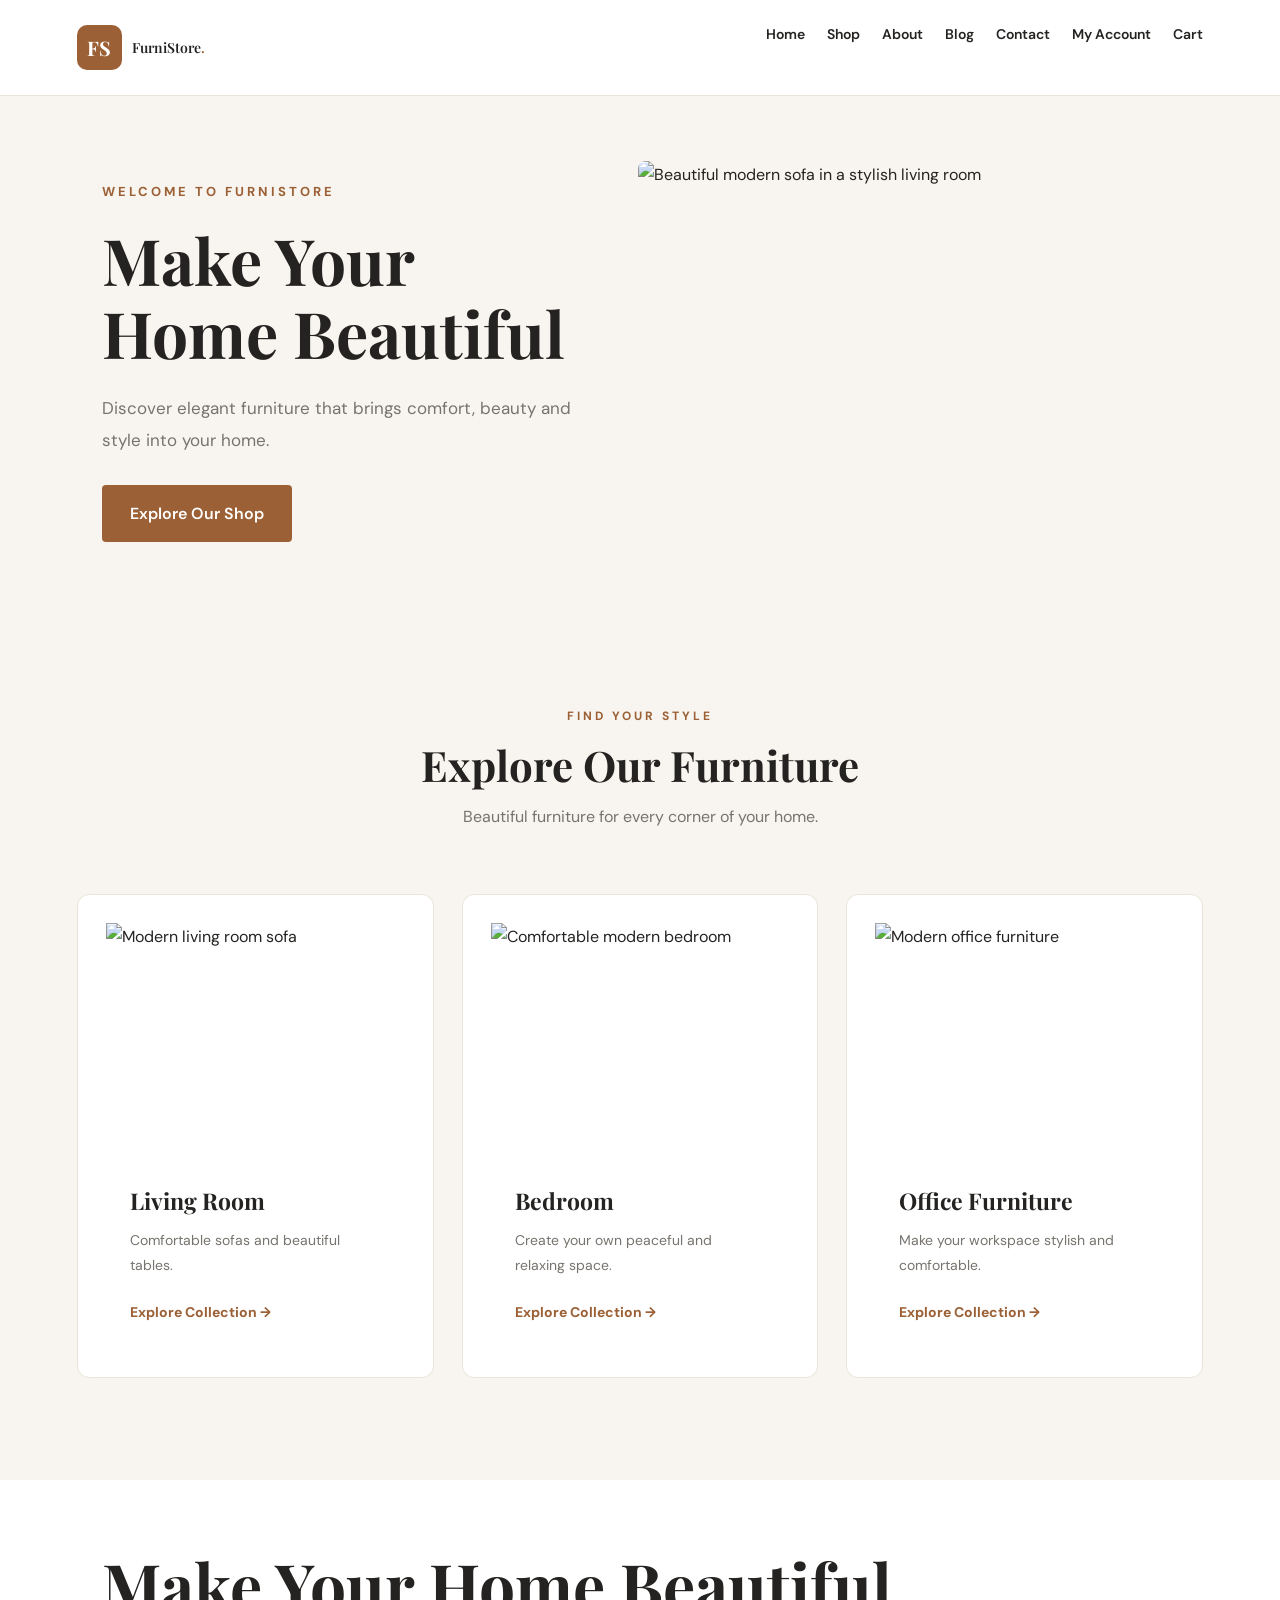
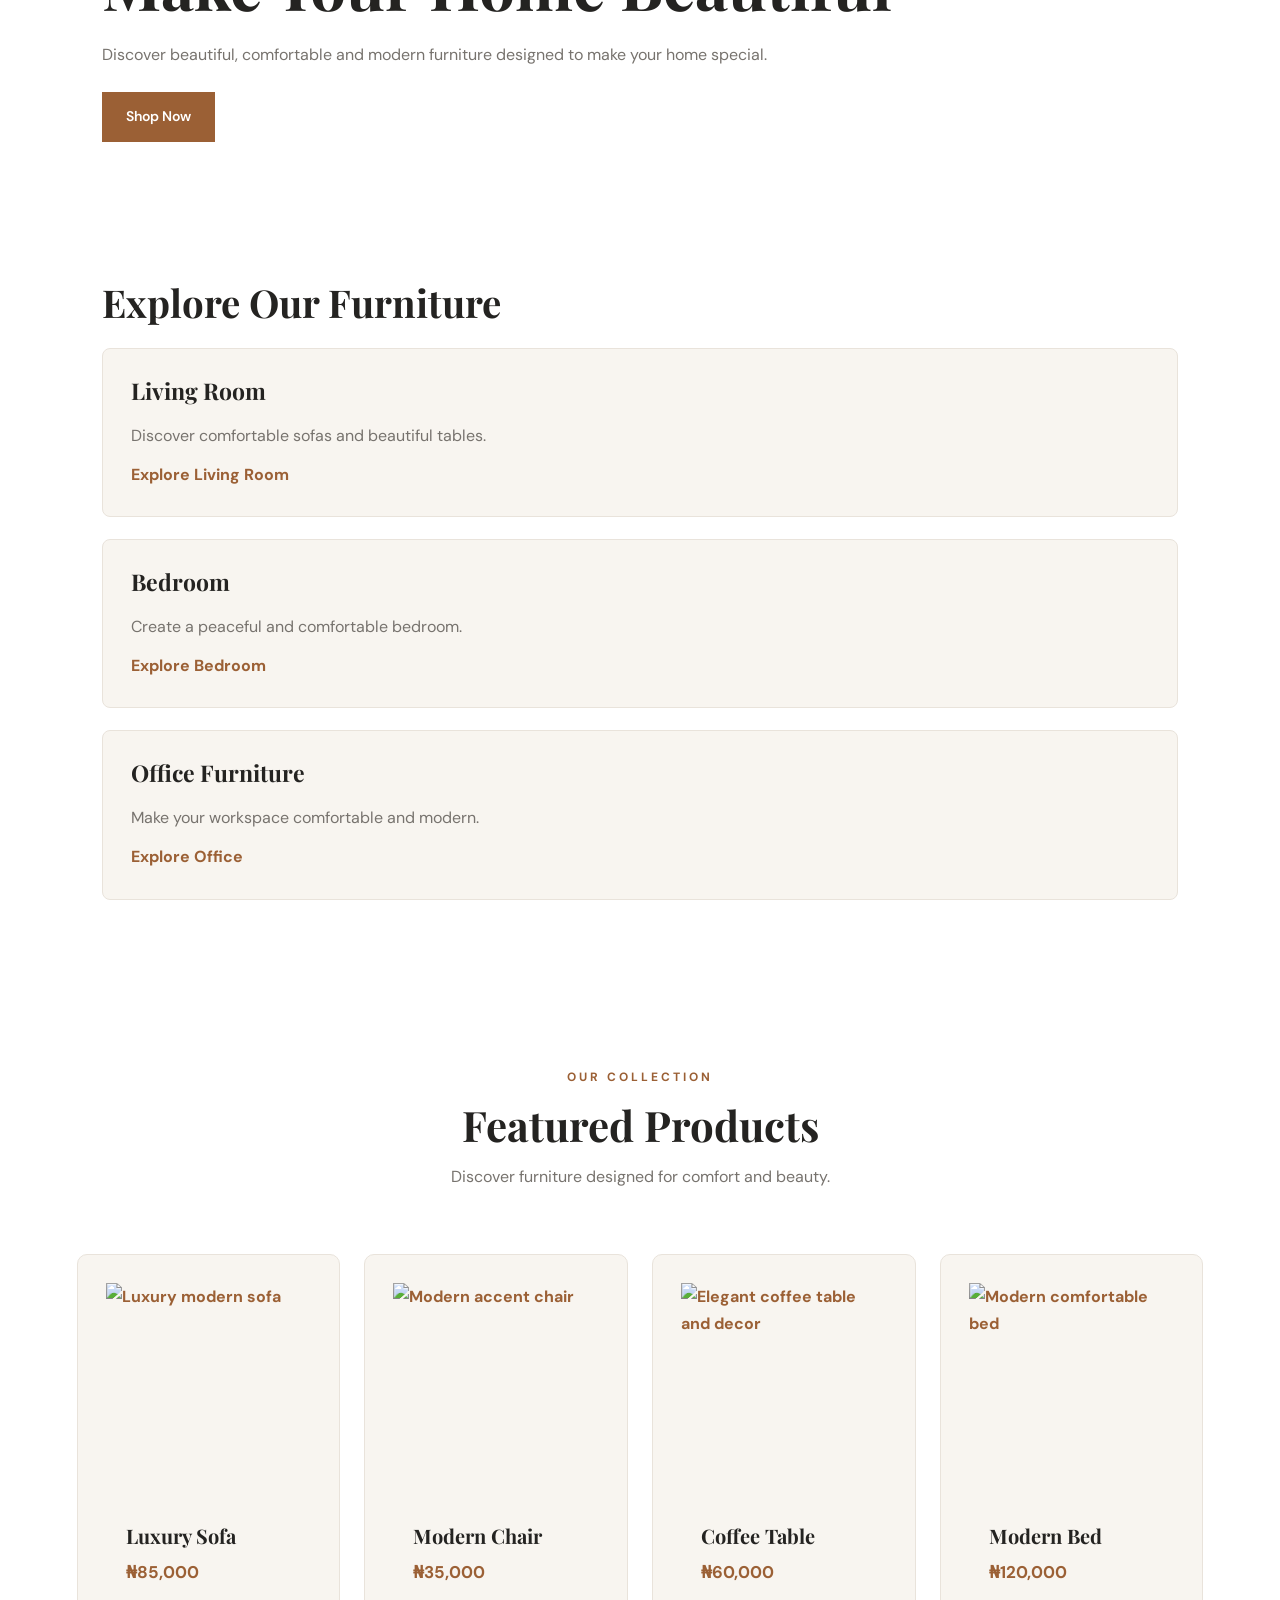
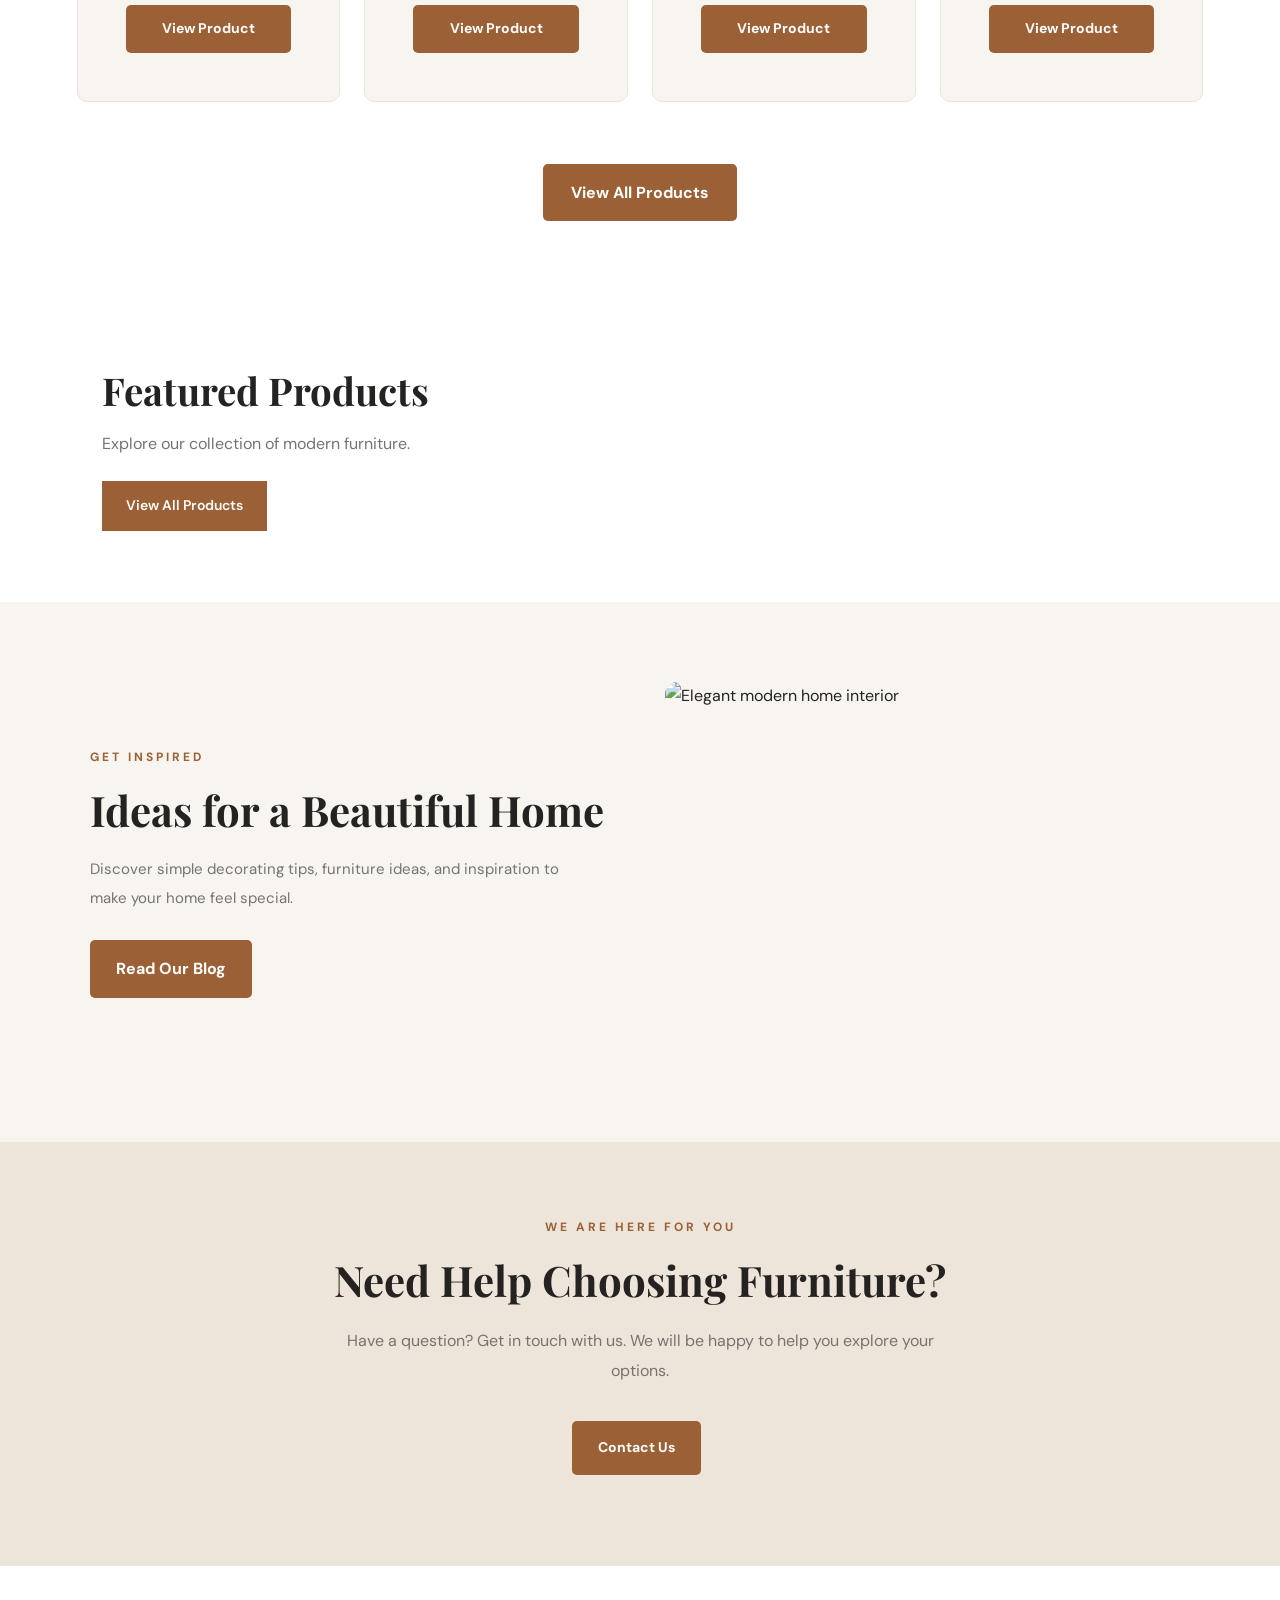
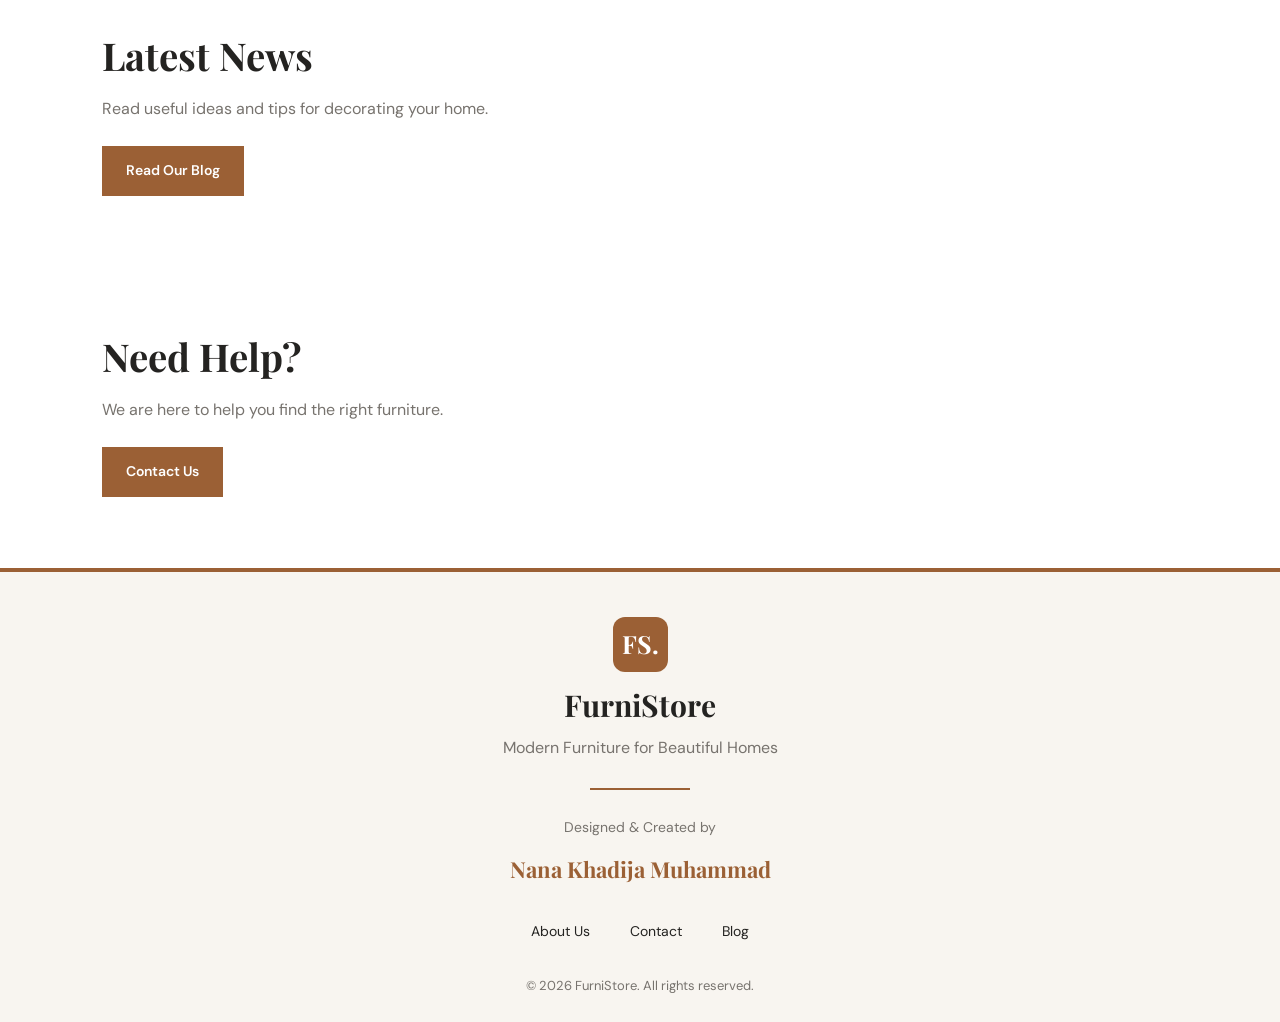
==== index.html @ ffd47881 "improve app" ====
<!DOCTYPE html>
<html lang="en">

<head>
    <meta charset="UTF-8">
    <meta name="viewport" content="width=device-width, initial-scale=1.0">
    <meta name="description" content="Discover beautiful modern furniture at FurniStore.">
    <link rel="stylesheet" href="./style.css">
    <title>FurniStore | Home</title>

</head>

<body>

    <header>
        <nav>

            <h2 class="brand-logo">
                <a href="index.html">
                    <span class="brand-mark">FS</span>
                    <span>FurniStore<span class="brand-dot">.</span></span>
                </a>
            </h2>

            <!-- <h2><a href="index.html">FurniStore.</a></h2> -->

            <ul>
                <li><a href="index.html">Home</a></li>
                <li><a href="shop.html">Shop</a></li>
                <li><a href="about.html">About</a></li>
                <li><a href="blog.html">Blog</a></li>
                <li><a href="contact.html">Contact</a></li>
                <li><a href="account.html">My Account</a></li>
                <li><a href="cart.html">Cart</a></li>
            </ul>
        </nav>
    </header>

    <main>

        <section class="hero">
            <div class="hero-content">
                <p class="hero-label">WELCOME TO FURNISTORE</p>

                <h1>Make Your Home Beautiful</h1>

                <p>
                    Discover elegant furniture that brings comfort,
                    beauty and style into your home.
                </p>

                <a href="shop.html" class="hero-button">Explore Our Shop</a>
            </div>

            <div class="hero-image">
                <img src="https://images.unsplash.com/photo-1555041469-a586c61ea9bc?auto=format&fit=crop&w=1200&q=85"
                    alt="Beautiful modern sofa in a stylish living room">
            </div>
        </section>


        <section class="home-categories">
            <div class="section-heading">
                <p class="hero-label">FIND YOUR STYLE</p>
                <h2>Explore Our Furniture</h2>
                <p>Beautiful furniture for every corner of your home.</p>
            </div>

            <div class="category-grid">

                <article class="category-card">
                    <img src="https://images.unsplash.com/photo-1555041469-a586c61ea9bc?auto=format&fit=crop&w=800&q=85"
                        alt="Modern living room sofa">
                    <div class="category-content">
                        <h3>Living Room</h3>
                        <p>Comfortable sofas and beautiful tables.</p>
                        <a href="shop.html">Explore Collection →</a>
                    </div>
                </article>

                <article class="category-card">
                    <img src="https://images.unsplash.com/photo-1505693416388-ac5ce068fe85?auto=format&fit=crop&w=800&q=85"
                        alt="Comfortable modern bedroom">
                    <div class="category-content">
                        <h3>Bedroom</h3>
                        <p>Create your own peaceful and relaxing space.</p>
                        <a href="shop.html">Explore Collection →</a>
                    </div>
                </article>

                <article class="category-card">
                    <img src="https://images.unsplash.com/photo-1497366754035-f200968a6e72?auto=format&fit=crop&w=800&q=85"
                        alt="Modern office furniture">
                    <div class="category-content">
                        <h3>Office Furniture</h3>
                        <p>Make your workspace stylish and comfortable.</p>
                        <a href="shop.html">Explore Collection →</a>
                    </div>
                </article>

            </div>
        </section>


        <section>
            <h1>Make Your Home Beautiful</h1>
            <p>
                Discover beautiful, comfortable and modern furniture
                designed to make your home special.
            </p>
            <a href="shop.html">Shop Now</a>
        </section>

        <section>
            <h2>Explore Our Furniture</h2>

            <article>
                <h3>Living Room</h3>
                <p>Discover comfortable sofas and beautiful tables.</p>
                <a href="shop.html">Explore Living Room</a>
            </article>

            <article>
                <h3>Bedroom</h3>
                <p>Create a peaceful and comfortable bedroom.</p>
                <a href="shop.html">Explore Bedroom</a>
            </article>

            <article>
                <h3>Office Furniture</h3>
                <p>Make your workspace comfortable and modern.</p>
                <a href="shop.html">Explore Office</a>
            </article>
        </section>


        <section class="featured-products">
            <div class="section-heading">
                <p class="hero-label">OUR COLLECTION</p>
                <h2>Featured Products</h2>
                <p>Discover furniture designed for comfort and beauty.</p>
            </div>

            <div class="featured-grid">

                <article class="featured-card">
                    <a href="product.html" class="featured-image">
                        <img src="https://images.unsplash.com/photo-1555041469-a586c61ea9bc?auto=format&fit=crop&w=800&q=85"
                            alt="Luxury modern sofa">
                    </a>
                    <div class="featured-info">
                        <h3>Luxury Sofa</h3>
                        <p class="featured-price">₦85,000</p>
                        <a href="product.html" class="featured-button">View Product</a>
                    </div>
                </article>

                <article class="featured-card">
                    <a href="product.html" class="featured-image">
                        <img src="https://images.unsplash.com/photo-1598300056393-4aac492f4344?auto=format&fit=crop&w=800&q=85"
                            alt="Modern accent chair">
                    </a>
                    <div class="featured-info">
                        <h3>Modern Chair</h3>
                        <p class="featured-price">₦35,000</p>
                        <a href="product.html" class="featured-button">View Product</a>
                    </div>
                </article>

                <article class="featured-card">
                    <a href="product.html" class="featured-image">
                        <img src="https://images.unsplash.com/photo-1618221195710-dd6b41faaea6?auto=format&fit=crop&w=800&q=85"
                            alt="Elegant coffee table and decor">
                    </a>
                    <div class="featured-info">
                        <h3>Coffee Table</h3>
                        <p class="featured-price">₦60,000</p>
                        <a href="product.html" class="featured-button">View Product</a>
                    </div>
                </article>

                <article class="featured-card">
                    <a href="product.html" class="featured-image">
                        <img src="https://images.unsplash.com/photo-1505693416388-ac5ce068fe85?auto=format&fit=crop&w=800&q=85"
                            alt="Modern comfortable bed">
                    </a>
                    <div class="featured-info">
                        <h3>Modern Bed</h3>
                        <p class="featured-price">₦120,000</p>
                        <a href="product.html" class="featured-button">View Product</a>
                    </div>
                </article>

            </div>

            <div class="featured-action">
                <a href="shop.html" class="hero-button">View All Products</a>
            </div>
        </section>


        <section>
            <h2>Featured Products</h2>
            <p>Explore our collection of modern furniture.</p>
            <a href="shop.html">View All Products</a>
        </section>


        <section class="home-blog">
            <div class="home-blog-content">
                <p class="hero-label">GET INSPIRED</p>
                <h2>Ideas for a Beautiful Home</h2>
                <p>
                    Discover simple decorating tips, furniture ideas,
                    and inspiration to make your home feel special.
                </p>
                <a href="blog.html" class="hero-button">Read Our Blog</a>
            </div>

            <div class="home-blog-image">
                <img src="https://images.unsplash.com/photo-1616486338812-3dadae4b4ace?auto=format&fit=crop&w=1000&q=85"
                    alt="Elegant modern home interior">
            </div>
        </section>

        <section class="home-help">
            <p class="hero-label">WE ARE HERE FOR YOU</p>
            <h2>Need Help Choosing Furniture?</h2>
            <p>
                Have a question? Get in touch with us.
                We will be happy to help you explore your options.
            </p>
            <a href="contact.html" class="hero-button">Contact Us</a>
        </section>

        <section>
            <h2>Latest News</h2>
            <p>Read useful ideas and tips for decorating your home.</p>
            <a href="blog.html">Read Our Blog</a>
        </section>

        <section>
            <h2>Need Help?</h2>
            <p>We are here to help you find the right furniture.</p>
            <a href="contact.html">Contact Us</a>
        </section>
    </main>





    <footer class="furni-footer">
        <div class="footer-logo">FS.</div>

        <h2>FurniStore</h2>

        <p class="footer-tagline">
            Modern Furniture for Beautiful Homes
        </p>

        <div class="footer-line"></div>

        <p class="footer-credit-label">
            Designed &amp; Created by
        </p>

        <p class="footer-creator">
            Nana Khadija Muhammad
        </p>

        <div class="footer-links">
            <a href="about.html">About Us</a>
            <a href="contact.html">Contact</a>
            <a href="blog.html">Blog</a>
        </div>

        <p class="footer-copyright">
            &copy; 2026 FurniStore. All rights reserved.
        </p>
    </footer>

    <!--         
        <p>&copy; 2026 FurniStore. All rights reserved.</p>

        <p class="creator-credit">
            Designed &amp; Created by
            <strong>Nana Khadija Muhammad</strong>
        </p>

        <a href="about.html">About Us</a>
        <a href="contact.html">Contact</a>
        <a href="blog.html">Blog</a> -->



    <!-- <footer>
        <p>&copy; 2026 FurniStore. All rights reserved.</p>
        <a href="about.html">About Us</a>
        <a href="contact.html">Contact</a>
        <a href="blog.html">Blog</a>
    </footer>  -->

</body>

</html>
---- style.css ----
/* =========================
   FURNISTORE - MAIN STYLES
========================= */

@import url('https://fonts.googleapis.com/css2?family=DM+Sans:wght@400;500;600;700&family=Playfair+Display:wght@500;600;700&display=swap');

:root {
    --brown: #9b6035;
    --dark: #242321;
    --cream: #f8f5f0;
    --white: #ffffff;
    --muted: #77736e;
    --border: #e9e3db;
}

* {
    margin: 0;
    padding: 0;
    box-sizing: border-box;
}

html {
    scroll-behavior: smooth;
}

body {
    font-family: 'DM Sans', sans-serif;
    background: var(--white);
    color: var(--dark);
    line-height: 1.7;
}

a {
    color: inherit;
    text-decoration: none;
}

img {
    max-width: 100%;
    display: block;
}

h1, h2, h3 {
    font-family: 'Playfair Display', serif;
    line-height: 1.25;
    margin-bottom: 16px;
}

h1 {
    font-size: clamp(36px, 5vw, 64px);
}

h2 {
    font-size: clamp(27px, 3vw, 40px);
}

h3 {
    font-size: 23px;
}

p {
    color: var(--muted);
    margin-bottom: 18px;
}

section {
    padding: 65px 8%;
}

header {
    background: var(--white);
    border-bottom: 1px solid var(--border);
    padding: 20px 6%;
}

nav {
    display: flex;
    align-items: center;
    justify-content: space-between;
    flex-wrap: wrap;
    gap: 18px;
}

nav h2 {
    font-size: 28px;
    margin: 0;
}

nav h2 a {
    color: var(--brown);
}

nav a {
    font-size: 14px;
    font-weight: 600;
    transition: color 0.3s ease;
}

nav a:hover {
    color: var(--brown);
}

nav ul {
    display: flex;
    flex-wrap: wrap;
    gap: 22px;
    list-style: none;
}

main > section:first-child {
    background: var(--cream);
}

main > section:first-child p {
    max-width: 650px;
}

button,
.button,
main section > a {
    display: inline-block;
    background: var(--brown);
    color: var(--white);
    border: none;
    padding: 13px 24px;
    margin: 6px 8px 6px 0;
    font-family: inherit;
    font-size: 14px;
    font-weight: 600;
    cursor: pointer;
    transition: background 0.3s ease;
}

button:hover,
.button:hover,
main section > a:hover {
    background: var(--dark);
}

article {
    background: var(--cream);
    border: 1px solid var(--border);
    padding: 28px;
    margin: 22px 0;
    border-radius: 8px;
}

article p {
    margin-bottom: 12px;
}

article a {
    color: var(--brown);
    font-weight: 700;
}

article a:hover {
    text-decoration: underline;
}

ul {
    padding-left: 24px;
    margin-bottom: 20px;
}

li {
    margin-bottom: 8px;
}

form {
    max-width: 650px;
    margin-top: 25px;
}

label {
    display: inline-block;
    margin-bottom: 7px;
    font-weight: 600;
}

input,
textarea,
select {
    width: 100%;
    padding: 14px;
    border: 1px solid var(--border);
    border-radius: 5px;
    background: var(--white);
    color: var(--dark);
    font-family: inherit;
    font-size: 15px;
}

input:focus,
textarea:focus,
select:focus {
    outline: 2px solid var(--brown);
    outline-offset: 1px;
}

textarea {
    resize: vertical;
}

form button {
    margin-top: 15px;
}

footer {
    background: var(--dark);
    color: var(--white);
    padding: 35px 8%;
    display: flex;
    flex-wrap: wrap;
    align-items: center;
    gap: 20px;
}

footer p {
    color: #e1ddd7;
    margin: 0;
}

footer a {
    font-size: 14px;
}

footer a:hover {
    color: #d5a77e;
}

/* Responsive design */

@media (max-width: 768px) {
    header {
        padding: 18px 5%;
    }

    nav {
        align-items: flex-start;
        flex-direction: column;
    }

    nav ul {
        gap: 12px;
    }

    section {
        padding: 45px 6%;
    }

    article {
        padding: 22px;
    }

    footer {
        padding: 30px 6%;
    }
}

/* HOME PAGE HERO */

.hero {
    display: grid;
    grid-template-columns: 1fr 1.1fr;
    align-items: center;
    gap: 45px;
    padding: 65px 8%;
    background: #f8f5f0;
    min-height: 520px;
}

.hero-content {
    max-width: 520px;
}

.hero-label {
    color: #9b6035;
    font-size: 13px;
    font-weight: 700;
    letter-spacing: 3px;
    margin-bottom: 20px;
}

.hero-content h1 {
    font-size: clamp(38px, 5vw, 65px);
    line-height: 1.15;
    margin-bottom: 22px;
}

.hero-content > p:not(.hero-label) {
    font-size: 17px;
    line-height: 1.9;
    margin-bottom: 28px;
}

.hero-button {
    display: inline-block;
    background: #9b6035;
    color: white;
    padding: 15px 28px;
    border-radius: 4px;
    font-weight: 600;
    transition: 0.3s;
}

.hero-button:hover {
    background: #242321;
}

.hero-image img {
    width: 100%;
    height: 400px;
    object-fit: cover;
    border-radius: 8px;
}

@media (max-width: 768px) {
    .hero {
        grid-template-columns: 1fr;
        gap: 30px;
        padding: 45px 6%;
    }

    .hero-image img {
        height: 280px;
    }
}

/* SHOP PAGE */

.shop-heading {
    text-align: center;
    background: #f8f5f0;
    padding: 65px 8%;
}

.shop-heading h1 {
    margin-bottom: 15px;
}

.shop-heading > p:last-child {
    max-width: 600px;
    margin: 0 auto;
}

.product-section {
    padding: 60px 8%;
}

.product-section > h2 {
    margin-bottom: 30px;
}

.product-grid {
    display: grid;
    grid-template-columns: repeat(4, minmax(0, 1fr));
    gap: 24px;
}

.product-card {
    padding: 0;
    margin: 0;
    overflow: hidden;
    background: #fff;
    border: 1px solid #e9e3db;
    border-radius: 8px;
    transition: transform 0.3s, box-shadow 0.3s;
}

.product-card:hover {
    transform: translateY(-5px);
    box-shadow: 0 12px 28px rgba(36, 35, 33, 0.1);
}

.product-card img {
    width: 100%;
    height: 230px;
    object-fit: cover;
}

.product-info {
    padding: 20px;
}

.product-category {
    color: #9b6035;
    font-size: 12px;
    text-transform: uppercase;
    letter-spacing: 1px;
    margin-bottom: 8px;
}

.product-info h3 {
    font-size: 21px;
    margin-bottom: 10px;
}

.product-price {
    color: #242321;
    font-weight: 700;
    font-size: 18px;
    margin-bottom: 18px;
}

.product-button {
    display: inline-block;
    padding: 10px 15px;
    background: #9b6035;
    color: white;
    border-radius: 4px;
    font-size: 13px;
    font-weight: 600;
}

.product-button:hover {
    background: #242321;
}

@media (max-width: 1000px) {
    .product-grid {
        grid-template-columns: repeat(2, minmax(0, 1fr));
    }
}

@media (max-width: 520px) {
    .product-grid {
        grid-template-columns: 1fr;
    }

    .product-card img {
        height: 260px;
    }

    .product-section {
        padding: 40px 6%;
    }
}


/* PRODUCT DETAILS PAGE */

.product-detail {
    display: grid;
    grid-template-columns: 1fr 1fr;
    gap: 50px;
    align-items: center;
    padding: 70px 8%;
    background: #ffffff;
}

.product-detail-image img {
    width: 100%;
    height: 480px;
    object-fit: cover;
    border-radius: 10px;
}

.product-detail-info {
    max-width: 550px;
}

.product-detail-info h1 {
    font-size: clamp(35px, 4vw, 50px);
    margin-bottom: 15px;
    color: #242321;
}

.detail-price {
    color: #9b6035;
    font-size: 28px;
    font-weight: 700;
    margin-bottom: 25px;
}

.detail-description {
    color: #77736e;
    font-size: 16px;
    line-height: 1.9;
    margin-bottom: 25px;
}

.product-detail-info > p:not(.hero-label):not(.detail-price):not(.detail-description) {
    margin-bottom: 15px;
}

.back-to-shop {
    display: inline-block;
    margin: 15px 0 0 12px;
    color: #9b6035;
    font-weight: 600;
}

.back-to-shop:hover {
    color: #242321;
}

@media (max-width: 768px) {
    .product-detail {
        grid-template-columns: 1fr;
        gap: 30px;
        padding: 40px 6%;
    }

    .product-detail-image img {
        height: 300px;
    }

    .product-detail-info {
        max-width: 100%;
    }

    .back-to-shop {
        margin-left: 0;
        display: block;
    }
}


/* FIX PRODUCT PAGE STYLE */

.product-detail {
    display: grid;
    grid-template-columns: 1fr 1fr;
    gap: 50px;
    align-items: center;
    max-width: 1200px;
    margin: 40px auto;
    padding: 50px 30px;
    background: #f8f5f0;
    border-radius: 12px;
}

.product-detail-image img {
    display: block;
    width: 100%;
    height: 450px;
    object-fit: cover;
    border-radius: 12px;
}

.product-detail-info {
    padding: 15px;
}

.product-detail-info .hero-label {
    color: #9b6035;
    font-size: 13px;
    font-weight: bold;
    letter-spacing: 3px;
    margin-bottom: 18px;
}

.product-detail-info h1 {
    font-family: "Playfair Display", Georgia, serif;
    font-size: 46px;
    line-height: 1.2;
    color: #242321;
    margin-bottom: 18px;
}

.product-detail-info .detail-price {
    color: #9b6035;
    font-size: 30px;
    font-weight: bold;
    margin-bottom: 22px;
}

.product-detail-info .detail-description {
    color: #77736e;
    font-size: 16px;
    line-height: 1.9;
    margin-bottom: 25px;
}

.product-detail-info > p:not(.hero-label):not(.detail-price):not(.detail-description) {
    color: #44413d;
    font-size: 15px;
    margin-bottom: 15px;
}

.product-detail-info .hero-button {
    display: inline-block;
    margin-top: 20px;
    margin-right: 10px;
    padding: 14px 24px;
    background: #9b6035;
    color: #ffffff;
    text-decoration: none;
    border-radius: 5px;
    font-weight: bold;
}

.product-detail-info .hero-button:hover {
    background: #242321;
}

.product-detail-info .back-to-shop {
    display: inline-block;
    margin-top: 20px;
    padding: 14px 18px;
    color: #9b6035;
    text-decoration: none;
    border: 1px solid #9b6035;
    border-radius: 5px;
    font-weight: bold;
}

.product-detail-info .back-to-shop:hover {
    background: #9b6035;
    color: #ffffff;
}

@media (max-width: 768px) {
    .product-detail {
        grid-template-columns: 1fr;
        gap: 25px;
        margin: 20px 12px;
        padding: 20px;
    }

    .product-detail-image img {
        height: 300px;
    }

    .product-detail-info h1 {
        font-size: 35px;
    }

    .product-detail-info {
        padding: 5px;
    }

    .product-detail-info .hero-button,
    .product-detail-info .back-to-shop {
        margin: 10px 5px 0 0;
    }
}


/* SHOPPING CART PAGE */

.cart-page {
    background: #fcfaf7;
    padding-bottom: 70px;
    min-height: 65vh;
}

.cart-heading {
    text-align: center;
    padding: 65px 20px;
    background: #f3ede5;
}

.cart-heading .hero-label {
    color: #9b6035;
    font-size: 12px;
    font-weight: 700;
    letter-spacing: 3px;
    margin-bottom: 15px;
}

.cart-heading h1 {
    font-family: "Playfair Display", Georgia, serif;
    font-size: clamp(36px, 5vw, 52px);
    color: #242321;
    margin-bottom: 15px;
}

.cart-heading > p:last-child {
    color: #77736e;
    line-height: 1.8;
}

.cart-content {
    display: grid;
    grid-template-columns: 1.5fr 1fr;
    gap: 30px;
    max-width: 1100px;
    margin: 50px auto 0;
    padding: 0 25px;
    align-items: start;
}

.cart-empty {
    text-align: center;
    background: #ffffff;
    border: 1px solid #e9e3db;
    border-radius: 10px;
    padding: 50px 25px;
}

.cart-icon {
    font-size: 55px;
    margin-bottom: 20px;
}

.cart-empty h2 {
    font-family: "Playfair Display", Georgia, serif;
    font-size: 28px;
    color: #242321;
    margin-bottom: 15px;
}

.cart-empty p {
    color: #77736e;
    line-height: 1.8;
    margin-bottom: 25px;
}

.cart-empty .hero-button {
    display: inline-block;
    padding: 14px 25px;
    background: #9b6035;
    color: #ffffff;
    text-decoration: none;
    border-radius: 4px;
    font-weight: 600;
    transition: 0.3s;
}

.cart-empty .hero-button:hover {
    background: #242321;
}

.cart-summary {
    background: #ffffff;
    border: 1px solid #e9e3db;
    border-radius: 10px;
    padding: 30px;
}

.cart-summary h2 {
    font-family: "Playfair Display", Georgia, serif;
    font-size: 25px;
    color: #242321;
    margin-bottom: 25px;
}

.summary-row,
.summary-total {
    display: flex;
    justify-content: space-between;
    align-items: center;
    gap: 15px;
    padding: 15px 0;
    color: #77736e;
    border-bottom: 1px solid #eee8e0;
}

.summary-total {
    color: #242321;
    font-size: 18px;
    font-weight: 700;
    border-bottom: none;
    margin-bottom: 20px;
}

.checkout-button {
    display: block;
    text-align: center;
    padding: 15px 12px;
    background: #9b6035;
    color: #ffffff;
    text-decoration: none;
    border-radius: 4px;
    font-weight: 700;
    transition: 0.3s;
}

.checkout-button:hover {
    background: #242321;
}

.continue-shopping {
    display: block;
    text-align: center;
    margin-top: 18px;
    color: #9b6035;
    text-decoration: none;
    font-weight: 600;
}

.continue-shopping:hover {
    color: #242321;
}

@media (max-width: 768px) {
    .cart-heading {
        padding: 45px 20px;
    }

    .cart-content {
        grid-template-columns: 1fr;
        gap: 25px;
        margin-top: 30px;
        padding: 0 18px;
    }

    .cart-empty {
        padding: 40px 20px;
    }

    .cart-summary {
        padding: 25px 20px;
    }
}


/* CHECKOUT PAGE */

.checkout-page {
    background: #fcfaf7;
    padding-bottom: 70px;
}

.checkout-heading {
    text-align: center;
    padding: 60px 20px;
    background: #f3ede5;
}

.checkout-heading .hero-label {
    color: #9b6035;
    font-size: 12px;
    font-weight: 700;
    letter-spacing: 3px;
    margin-bottom: 15px;
}

.checkout-heading h1 {
    font-family: "Playfair Display", Georgia, serif;
    font-size: clamp(36px, 5vw, 52px);
    color: #242321;
    margin-bottom: 15px;
}

.checkout-heading > p:last-child {
    color: #77736e;
    line-height: 1.8;
}

.checkout-layout {
    display: grid;
    grid-template-columns: 1.4fr 0.8fr;
    gap: 35px;
    max-width: 1100px;
    margin: 45px auto 0;
    padding: 0 25px;
    align-items: start;
}

.checkout-form,
.order-summary {
    background: #ffffff;
    border: 1px solid #e9e3db;
    border-radius: 10px;
    padding: 35px;
}

.checkout-form h2,
.order-summary h2 {
    font-family: "Playfair Display", Georgia, serif;
    font-size: 26px;
    color: #242321;
    margin-bottom: 25px;
}

.checkout-form label {
    display: block;
    color: #44413c;
    font-size: 14px;
    font-weight: 600;
    margin-bottom: 9px;
}

.checkout-form input,
.checkout-form textarea {
    display: block;
    width: 100%;
    padding: 14px;
    margin-bottom: 22px;
    border: 1px solid #e1d9cf;
    border-radius: 5px;
    background: #fcfaf7;
    color: #242321;
    font-family: inherit;
    font-size: 15px;
    outline: none;
}

.checkout-form input:focus,
.checkout-form textarea:focus {
    border-color: #9b6035;
    background: #ffffff;
}

.checkout-form textarea {
    resize: vertical;
}

.checkout-form .payment-heading {
    margin-top: 35px;
    margin-bottom: 15px;
}

.payment-note {
    color: #77736e;
    font-size: 14px;
    line-height: 1.8;
    background: #f8f5f0;
    border-radius: 5px;
    padding: 15px;
    margin-bottom: 25px;
}

.place-order-button {
    width: 100%;
    padding: 16px;
    background: #9b6035;
    color: #ffffff;
    border: none;
    border-radius: 5px;
    font-family: inherit;
    font-size: 15px;
    font-weight: 700;
    cursor: pointer;
    transition: 0.3s;
}

.place-order-button:hover {
    background: #242321;
}

.checkout-back {
    display: block;
    text-align: center;
    margin-top: 20px;
    color: #9b6035;
    text-decoration: none;
    font-weight: 600;
}

.checkout-back:hover {
    color: #242321;
}

.order-summary h2 {
    padding-bottom: 20px;
    border-bottom: 1px solid #e9e3db;
}

.order-row,
.order-total {
    display: flex;
    justify-content: space-between;
    align-items: flex-start;
    gap: 15px;
    padding: 18px 0;
    border-bottom: 1px solid #eee8e0;
    color: #77736e;
    font-size: 14px;
}

.order-total {
    color: #242321;
    font-size: 17px;
    font-weight: 700;
    border-bottom: none;
}

.order-note {
    padding: 15px;
    background: #f8f5f0;
    border-radius: 5px;
    color: #77736e;
    font-size: 13px;
    line-height: 1.8;
}

@media (max-width: 768px) {
    .checkout-heading {
        padding: 45px 20px;
    }

    .checkout-layout {
        grid-template-columns: 1fr;
        gap: 25px;
        margin-top: 30px;
        padding: 0 16px;
    }

    .checkout-form,
    .order-summary {
        padding: 25px 20px;
    }
}


/* MY ACCOUNT PAGE */

.account-page {
    background: #fcfaf7;
    padding-bottom: 70px;
}

.account-heading {
    text-align: center;
    padding: 60px 20px;
    background: #f3ede5;
}

.account-heading .hero-label {
    color: #9b6035;
    font-size: 12px;
    font-weight: 700;
    letter-spacing: 3px;
    margin-bottom: 15px;
}

.account-heading h1 {
    font-family: "Playfair Display", Georgia, serif;
    font-size: clamp(36px, 5vw, 52px);
    color: #242321;
    margin-bottom: 15px;
}

.account-heading > p:last-child {
    color: #77736e;
    line-height: 1.8;
}

.account-content {
    max-width: 1100px;
    margin: 45px auto 0;
    padding: 0 25px;
}

.account-intro {
    text-align: center;
    margin-bottom: 40px;
}

.account-icon {
    display: flex;
    align-items: center;
    justify-content: center;
    width: 75px;
    height: 75px;
    margin: 0 auto 20px;
    background: #f0e4d7;
    border-radius: 50%;
    font-size: 32px;
}

.account-intro h2 {
    font-family: "Playfair Display", Georgia, serif;
    font-size: 29px;
    color: #242321;
    margin-bottom: 12px;
}

.account-intro p {
    max-width: 560px;
    margin: 0 auto;
    color: #77736e;
    line-height: 1.8;
}

.account-forms {
    display: grid;
    grid-template-columns: 1fr 1fr;
    gap: 30px;
}

.account-form {
    padding: 35px;
    background: #ffffff;
    border: 1px solid #e9e3db;
    border-radius: 10px;
}

.account-form h2 {
    font-family: "Playfair Display", Georgia, serif;
    font-size: 26px;
    color: #242321;
    margin-bottom: 25px;
}

.account-form label {
    display: block;
    margin-bottom: 9px;
    color: #44413c;
    font-size: 14px;
    font-weight: 600;
}

.account-form input {
    display: block;
    width: 100%;
    padding: 14px;
    margin-bottom: 22px;
    border: 1px solid #e1d9cf;
    border-radius: 5px;
    background: #fcfaf7;
    font-family: inherit;
    font-size: 14px;
    outline: none;
}

.account-form input:focus {
    border-color: #9b6035;
    background: #ffffff;
}

.account-button {
    width: 100%;
    padding: 15px;
    background: #9b6035;
    color: #ffffff;
    border: none;
    border-radius: 5px;
    font-family: inherit;
    font-size: 15px;
    font-weight: 700;
    cursor: pointer;
    transition: 0.3s;
}

.account-button:hover {
    background: #242321;
}

@media (max-width: 768px) {
    .account-heading {
        padding: 45px 20px;
    }

    .account-content {
        margin-top: 30px;
        padding: 0 16px;
    }

    .account-forms {
        grid-template-columns: 1fr;
        gap: 22px;
    }

    .account-form {
        padding: 25px 20px;
    }
}


/* ABOUT PAGE */

.about-page {
    background: #fcfaf7;
    padding-bottom: 60px;
}

.about-hero {
    text-align: center;
    padding: 70px 20px;
    background: #f3ede5;
}

.about-hero .hero-label {
    color: #9b6035;
    font-size: 12px;
    font-weight: 700;
    letter-spacing: 3px;
    margin-bottom: 18px;
}

.about-hero h1 {
    font-family: "Playfair Display", Georgia, serif;
    font-size: clamp(38px, 5vw, 56px);
    color: #242321;
    margin-bottom: 18px;
}

.about-hero > p:last-child {
    color: #77736e;
    line-height: 1.8;
}

.about-story {
    display: grid;
    grid-template-columns: 1fr 1fr;
    gap: 55px;
    align-items: center;
    max-width: 1200px;
    margin: 70px auto;
    padding: 0 35px;
}

.about-image img {
    width: 100%;
    height: 450px;
    display: block;
    object-fit: cover;
    border-radius: 10px;
}

.about-text .hero-label {
    color: #9b6035;
    font-size: 12px;
    font-weight: 700;
    letter-spacing: 3px;
    margin-bottom: 18px;
}

.about-text h2 {
    font-family: "Playfair Display", Georgia, serif;
    font-size: clamp(30px, 3.5vw, 43px);
    line-height: 1.3;
    color: #242321;
    margin-bottom: 22px;
}

.about-text > p:not(.hero-label) {
    color: #77736e;
    font-size: 15px;
    line-height: 1.9;
    margin-bottom: 18px;
}

.about-text .hero-button,
.about-cta .hero-button {
    display: inline-block;
    margin-top: 15px;
    padding: 15px 25px;
    background: #9b6035;
    color: #ffffff;
    text-decoration: none;
    border-radius: 4px;
    font-weight: 600;
    transition: 0.3s;
}

.about-text .hero-button:hover,
.about-cta .hero-button:hover {
    background: #242321;
}

.about-values {
    padding: 65px 8%;
    background: #f3ede5;
    text-align: center;
}

.about-values > h2 {
    font-family: "Playfair Display", Georgia, serif;
    font-size: clamp(30px, 4vw, 42px);
    color: #242321;
    margin-bottom: 40px;
}

.values-grid {
    display: grid;
    grid-template-columns: repeat(3, minmax(0, 1fr));
    gap: 25px;
    max-width: 1100px;
    margin: 0 auto;
}

.value-card {
    background: #ffffff;
    padding: 35px 25px;
    border: 1px solid #e9e3db;
    border-radius: 8px;
    transition: transform 0.3s, box-shadow 0.3s;
}

.value-card:hover {
    transform: translateY(-5px);
    box-shadow: 0 12px 25px rgba(36, 35, 33, 0.08);
}

.value-icon {
    color: #9b6035;
    font-size: 35px;
    margin-bottom: 18px;
}

.value-card h3 {
    font-family: "Playfair Display", Georgia, serif;
    font-size: 23px;
    color: #242321;
    margin-bottom: 15px;
}

.value-card p {
    color: #77736e;
    font-size: 14px;
    line-height: 1.8;
}

.about-cta {
    text-align: center;
    padding: 70px 20px;
    background: #ffffff;
}

.about-cta h2 {
    font-family: "Playfair Display", Georgia, serif;
    font-size: clamp(28px, 4vw, 40px);
    color: #242321;
    margin-bottom: 15px;
}

.about-cta p {
    color: #77736e;
    line-height: 1.8;
}

@media (max-width: 768px) {
    .about-hero {
        padding: 50px 20px;
    }

    .about-story {
        grid-template-columns: 1fr;
        gap: 30px;
        margin: 40px auto;
        padding: 0 20px;
    }

    .about-image img {
        height: 300px;
    }

    .values-grid {
        grid-template-columns: 1fr;
    }

    .about-values {
        padding: 45px 20px;
    }
}


/* CONTACT PAGE */

.contact-page {
    background: #fcfaf7;
    padding-bottom: 70px;
}

.contact-hero {
    text-align: center;
    padding: 65px 20px;
    background: #f3ede5;
}

.contact-hero .hero-label {
    color: #9b6035;
    font-size: 12px;
    font-weight: 700;
    letter-spacing: 2px;
    margin-bottom: 18px;
}

.contact-hero h1 {
    font-family: "Playfair Display", Georgia, serif;
    font-size: clamp(38px, 5vw, 55px);
    color: #242321;
    margin-bottom: 15px;
}

.contact-hero > p:last-child {
    color: #77736e;
    line-height: 1.8;
}

.contact-layout {
    display: grid;
    grid-template-columns: 0.9fr 1.1fr;
    gap: 50px;
    max-width: 1150px;
    margin: 60px auto;
    padding: 0 30px;
    align-items: start;
}

.contact-information {
    padding: 20px 0;
}

.contact-information .hero-label {
    color: #9b6035;
    font-size: 12px;
    font-weight: 700;
    letter-spacing: 3px;
    margin-bottom: 18px;
}

.contact-information h2 {
    font-family: "Playfair Display", Georgia, serif;
    font-size: clamp(30px, 3.5vw, 42px);
    line-height: 1.3;
    color: #242321;
    margin-bottom: 20px;
}

.contact-intro {
    color: #77736e;
    font-size: 15px;
    line-height: 1.9;
    margin-bottom: 30px;
}

.contact-item {
    display: flex;
    align-items: flex-start;
    gap: 18px;
    margin-bottom: 25px;
}

.contact-icon {
    display: flex;
    align-items: center;
    justify-content: center;
    flex-shrink: 0;
    width: 48px;
    height: 48px;
    background: #f0e4d7;
    color: #9b6035;
    border-radius: 50%;
    font-size: 23px;
}

.contact-item h3 {
    color: #242321;
    font-size: 17px;
    margin-bottom: 7px;
}

.contact-item p {
    color: #77736e;
    font-size: 14px;
    line-height: 1.7;
}

.contact-form {
    background: #ffffff;
    border: 1px solid #e9e3db;
    border-radius: 10px;
    padding: 35px;
}

.contact-form h2 {
    font-family: "Playfair Display", Georgia, serif;
    font-size: 27px;
    color: #242321;
    margin-bottom: 28px;
}

.contact-form label {
    display: block;
    color: #44413c;
    font-size: 14px;
    font-weight: 600;
    margin-bottom: 9px;
}

.contact-form input,
.contact-form textarea {
    display: block;
    width: 100%;
    padding: 14px;
    margin-bottom: 22px;
    border: 1px solid #e1d9cf;
    border-radius: 5px;
    background: #fcfaf7;
    color: #242321;
    font-family: inherit;
    font-size: 14px;
    outline: none;
}

.contact-form input:focus,
.contact-form textarea:focus {
    border-color: #9b6035;
    background: #ffffff;
}

.contact-form textarea {
    resize: vertical;
}

.contact-submit {
    width: 100%;
    padding: 16px;
    background: #9b6035;
    color: #ffffff;
    border: none;
    border-radius: 5px;
    font-family: inherit;
    font-size: 15px;
    font-weight: 700;
    cursor: pointer;
    transition: 0.3s;
}

.contact-submit:hover {
    background: #242321;
}

@media (max-width: 768px) {
    .contact-hero {
        padding: 45px 20px;
    }

    .contact-layout {
        grid-template-columns: 1fr;
        gap: 25px;
        margin: 35px auto;
        padding: 0 18px;
    }

    .contact-form {
        padding: 25px 20px;
    }
}


/* =========================
   BLOG PAGE DESIGN
========================= */

.blog-page {
    background-color: #f8f5f0;
    color: #242321;
    min-height: 100vh;
}

/* Blog Hero */

.blog-hero {
    text-align: center;
    padding: 90px 20px;
    background: linear-gradient(
        rgba(248, 245, 240, 0.92),
        rgba(248, 245, 240, 0.92)
    );
}

.blog-hero .hero-label {
    color: #9b6035;
    font-size: 13px;
    font-weight: bold;
    letter-spacing: 3px;
    margin-bottom: 15px;
}

.blog-hero h1 {
    font-family: "Playfair Display", serif;
    font-size: clamp(38px, 5vw, 60px);
    margin-bottom: 18px;
}

.blog-hero > p:last-child {
    color: #77736e;
    font-size: 16px;
    line-height: 1.8;
    max-width: 600px;
    margin: 0 auto;
}

/* Blog Articles Section */

.blog-section {
    max-width: 1200px;
    margin: 0 auto;
    padding: 60px 24px 90px;
}

.blog-intro {
    text-align: center;
    margin-bottom: 40px;
}

.blog-intro h2,
.blog-cta h2 {
    font-family: "Playfair Display", serif;
    font-size: clamp(28px, 4vw, 40px);
    margin-bottom: 14px;
}

.blog-intro p,
.blog-cta p {
    color: #77736e;
    line-height: 1.8;
}

/* Blog Cards */

.blog-grid {
    display: grid;
    grid-template-columns: repeat(3, minmax(0, 1fr));
    gap: 28px;
}

.blog-card {
    background: #ffffff;
    border: 1px solid #e9e3db;
    border-radius: 12px;
    overflow: hidden;
    transition: transform 0.3s ease,
                box-shadow 0.3s ease;
}

.blog-card:hover {
    transform: translateY(-6px);
    box-shadow: 0 15px 35px rgba(36, 35, 33, 0.10);
}

.blog-image {
    display: block;
    height: 240px;
    overflow: hidden;
}

.blog-image img {
    width: 100%;
    height: 100%;
    object-fit: cover;
    display: block;
    transition: transform 0.4s ease;
}

.blog-card:hover .blog-image img {
    transform: scale(1.05);
}

.blog-card-content {
    padding: 26px 24px 30px;
}

.blog-category {
    color: #9b6035;
    font-size: 11px;
    font-weight: bold;
    letter-spacing: 2px;
    margin-bottom: 14px;
}

.blog-card-content h3 {
    font-family: "Playfair Display", serif;
    font-size: 22px;
    line-height: 1.45;
    margin-bottom: 14px;
}

.blog-card-content > p:not(.blog-category) {
    color: #77736e;
    font-size: 14px;
    line-height: 1.8;
    margin-bottom: 22px;
}

.read-more {
    display: inline-block;
    color: #9b6035;
    font-weight: bold;
    font-size: 14px;
    text-decoration: none;
    transition: color 0.3s ease;
}

.read-more:hover {
    color: #242321;
}

/* Blog Call To Action */

.blog-cta {
    text-align: center;
    background: #eee5da;
    padding: 70px 20px;
}

.blog-cta p {
    margin-bottom: 28px;
}

.blog-cta .hero-button {
    display: inline-block;
    background: #9b6035;
    color: #ffffff;
    padding: 15px 28px;
    border-radius: 5px;
    text-decoration: none;
    font-weight: bold;
    transition: background 0.3s ease;
}

.blog-cta .hero-button:hover {
    background: #242321;
}

/* Responsive Design */

@media (max-width: 900px) {
    .blog-grid {
        grid-template-columns: repeat(2, minmax(0, 1fr));
    }
}

@media (max-width: 600px) {
    .blog-hero {
        padding: 65px 18px;
    }

    .blog-section {
        padding: 45px 18px 60px;
    }

    .blog-grid {
        grid-template-columns: 1fr;
        gap: 24px;
    }

    .blog-image {
        height: 230px;
    }

    .blog-card-content {
        padding: 22px;
    }

    .blog-cta {
        padding: 55px 18px;
    }
}


/* HOME PAGE - FURNITURE CATEGORIES */

.home-categories {
    padding: 80px 6%;
    background: #f8f5f0;
}

.section-heading {
    text-align: center;
    margin-bottom: 40px;
}

.section-heading .hero-label {
    color: #9b6035;
    font-size: 12px;
    font-weight: bold;
    letter-spacing: 3px;
    margin-bottom: 12px;
}

.section-heading h2 {
    color: #242321;
    font-family: "Playfair Display", serif;
    font-size: clamp(30px, 4vw, 42px);
    margin-bottom: 12px;
}

.section-heading > p:last-child {
    color: #77736e;
    line-height: 1.8;
}

.category-grid {
    display: grid;
    grid-template-columns: repeat(3, minmax(0, 1fr));
    gap: 28px;
    max-width: 1200px;
    margin: 0 auto;
}

.category-card {
    background: #ffffff;
    border: 1px solid #e9e3db;
    border-radius: 12px;
    overflow: hidden;
    transition: transform 0.3s ease,
                box-shadow 0.3s ease;
}

.category-card:hover {
    transform: translateY(-6px);
    box-shadow: 0 14px 30px rgba(36, 35, 33, 0.10);
}

.category-card img {
    display: block;
    width: 100%;
    height: 240px;
    object-fit: cover;
}

.category-content {
    padding: 24px;
}

.category-content h3 {
    color: #242321;
    font-family: "Playfair Display", serif;
    font-size: 23px;
    margin-bottom: 12px;
}

.category-content p {
    color: #77736e;
    font-size: 14px;
    line-height: 1.8;
    margin-bottom: 20px;
}

.category-content a {
    color: #9b6035;
    font-size: 14px;
    font-weight: bold;
    text-decoration: none;
    transition: color 0.3s ease;
}

.category-content a:hover {
    color: #242321;
}

/* TABLET */

@media (max-width: 900px) {
    .category-grid {
        grid-template-columns: repeat(2, minmax(0, 1fr));
    }
}

/* MOBILE */

@media (max-width: 600px) {
    .home-categories {
        padding: 55px 18px;
    }

    .category-grid {
        grid-template-columns: 1fr;
        gap: 22px;
    }

    .category-card img {
        height: 230px;
    }

    .category-content {
        padding: 20px;
    }
}


/* HOME PAGE - FEATURED PRODUCTS */

.featured-products {
    padding: 80px 6%;
    background: #ffffff;
}

.featured-grid {
    display: grid;
    grid-template-columns: repeat(4, minmax(0, 1fr));
    gap: 24px;
    max-width: 1250px;
    margin: 0 auto;
}

.featured-card {
    background: #f8f5f0;
    border: 1px solid #e9e3db;
    border-radius: 10px;
    overflow: hidden;
    transition: transform 0.3s ease,
                box-shadow 0.3s ease;
}

.featured-card:hover {
    transform: translateY(-5px);
    box-shadow: 0 12px 28px rgba(36, 35, 33, 0.10);
}

.featured-image {
    display: block;
    height: 220px;
    overflow: hidden;
}

.featured-image img {
    display: block;
    width: 100%;
    height: 100%;
    object-fit: cover;
    transition: transform 0.4s ease;
}

.featured-card:hover .featured-image img {
    transform: scale(1.05);
}

.featured-info {
    padding: 20px;
}

.featured-info h3 {
    color: #242321;
    font-family: "Playfair Display", serif;
    font-size: 20px;
    margin-bottom: 10px;
}

.featured-price {
    color: #9b6035;
    font-size: 17px;
    font-weight: bold;
    margin-bottom: 18px;
}

.featured-button {
    display: block;
    text-align: center;
    background: #9b6035;
    color: #ffffff;
    padding: 12px 15px;
    border-radius: 5px;
    text-decoration: none;
    font-size: 14px;
    font-weight: bold;
    transition: background 0.3s ease;
}

.featured-button:hover {
    background: #242321;
}

.featured-action {
    text-align: center;
    margin-top: 40px;
}

.featured-action .hero-button {
    display: inline-block;
    background: #9b6035;
    color: #ffffff;
    padding: 15px 28px;
    border-radius: 5px;
    text-decoration: none;
    font-weight: bold;
    transition: background 0.3s ease;
}

.featured-action .hero-button:hover {
    background: #242321;
}

/* TABLET */

@media (max-width: 1000px) {
    .featured-grid {
        grid-template-columns: repeat(2, minmax(0, 1fr));
    }
}

/* MOBILE */

@media (max-width: 550px) {
    .featured-products {
        padding: 55px 18px;
    }

    .featured-grid {
        grid-template-columns: 1fr;
        gap: 22px;
    }

    .featured-image {
        height: 250px;
    }
}

/* HOME PAGE - BLOG INSPIRATION */

.home-blog {
    display: grid;
    grid-template-columns: 1fr 1fr;
    align-items: center;
    gap: 50px;
    padding: 80px 7%;
    background: #f8f5f0;
}

.home-blog-content .hero-label,
.home-help .hero-label {
    color: #9b6035;
    font-size: 12px;
    font-weight: bold;
    letter-spacing: 3px;
    margin-bottom: 16px;
}

.home-blog-content h2,
.home-help h2 {
    color: #242321;
    font-family: "Playfair Display", serif;
    font-size: clamp(30px, 4vw, 42px);
    line-height: 1.3;
    margin-bottom: 18px;
}

.home-blog-content > p:not(.hero-label) {
    color: #77736e;
    font-size: 15px;
    line-height: 1.9;
    margin-bottom: 28px;
    max-width: 480px;
}

.home-blog-image {
    height: 380px;
    border-radius: 12px;
    overflow: hidden;
}

.home-blog-image img {
    display: block;
    width: 100%;
    height: 100%;
    object-fit: cover;
}

.home-blog-content .hero-button,
.home-help .hero-button {
    display: inline-block;
    background: #9b6035;
    color: #ffffff;
    padding: 15px 26px;
    border-radius: 5px;
    text-decoration: none;
    font-weight: bold;
    transition: background 0.3s ease;
}

.home-blog-content .hero-button:hover,
.home-help .hero-button:hover {
    background: #242321;
}

/* HOME PAGE - CONTACT CTA */

.home-help {
    text-align: center;
    padding: 75px 20px 85px;
    background: #eee5da;
}

.home-help > p:not(.hero-label) {
    max-width: 600px;
    margin: 0 auto 28px;
    color: #77736e;
    line-height: 1.9;
}

/* RESPONSIVE DESIGN */

@media (max-width: 750px) {
    .home-blog {
        grid-template-columns: 1fr;
        gap: 30px;
        padding: 55px 22px;
    }

    .home-blog-image {
        height: 280px;
    }

    .home-help {
        padding: 55px 20px 65px;
    }
}

.creator-credit {
    margin-top: 15px;
    color: #77736e;
    font-size: 14px;
    text-align: center;
}

.creator-credit strong {
    display: block;
    margin-top: 6px;
    color: #9b6035;
    font-family: "Playfair Display", serif;
    font-size: 18px;
    font-weight: 600;
}

.brand-logo a {
    display: flex;
    align-items: center;
    gap: 10px;
    text-decoration: none;
    color: #242321;
}

.brand-mark {
    display: flex;
    align-items: center;
    justify-content: center;
    width: 45px;
    height: 45px;
    background-color: #9b6035;
    color: #ffffff;
    border-radius: 10px;
    font-family: "Playfair Display", serif;
    font-size: 20px;
    font-weight: bold;
}

.brand-dot {
    color: #9b6035;
}



/* New FurniStore Footer Design */
footer {
    background: #242321;
    color: #f8f5f0;
    padding: 45px 20px 25px;
    display: flex;
    flex-direction: column;
    align-items: center;
    justify-content: center;
    gap: 16px;
    text-align: center;
    border-top: 4px solid #9b6035;
}

footer p {
    margin: 0;
    line-height: 1.8;
}

footer .creator-credit {
    color: #c8c0b5;
    font-size: 14px;
    margin: 5px 0;
}

footer .creator-credit strong {
    display: block;
    color: #d49a6a;
    font-family: "Playfair Display", serif;
    font-size: 22px;
    margin-top: 8px;
}

footer a {
    color: #f8f5f0;
    text-decoration: none;
    margin: 0 10px;
    transition: color 0.3s ease;
}

footer a:hover {
    color: #d49a6a;
}

@media (max-width: 600px) {
    footer {
        padding: 35px 15px 25px;
    }

    footer .creator-credit strong {
        font-size: 19px;
    }

    footer a {
        margin: 5px 7px;
    }
}

/* FurniStore Footer Design */
.furni-footer {
    background: #f8f5f0;
    color: #242321;
    padding: 45px 20px 25px;
    text-align: center;
    border-top: 4px solid #9b6035;
    display: flex;
    flex-direction: column;
    align-items: center;
    gap: 10px;
}

.furni-footer .footer-logo {
    background: #9b6035;
    color: white;
    width: 55px;
    height: 55px;
    border-radius: 12px;
    display: flex;
    align-items: center;
    justify-content: center;
    font-family: "Playfair Display", serif;
    font-size: 25px;
    font-weight: bold;
}

.furni-footer h2 {
    margin: 5px 0 0;
    font-family: "Playfair Display", serif;
    font-size: 30px;
}

.furni-footer .footer-tagline {
    color: #77736e;
    margin: 0;
}

.furni-footer .footer-line {
    width: 100px;
    height: 2px;
    background: #9b6035;
    margin: 15px 0;
}

.furni-footer .footer-credit-label {
    color: #77736e;
    margin: 0;
    font-size: 14px;
}

.furni-footer .footer-creator {
    color: #9b6035;
    font-family: "Playfair Display", serif;
    font-size: 22px;
    font-weight: bold;
    margin: 0 0 10px;
}

.furni-footer .footer-links {
    display: flex;
    justify-content: center;
    flex-wrap: wrap;
    gap: 20px;
    margin: 10px 0;
}

.furni-footer .footer-links a {
    color: #242321;
    text-decoration: none;
}

.furni-footer .footer-links a:hover {
    color: #9b6035;
}

.furni-footer .footer-copyright {
    color: #77736e;
    font-size: 13px;
    margin: 10px 0 0;
}

@media (max-width: 600px) {
    .furni-footer .footer-creator {
        font-size: 19px;
    }

    .furni-footer .footer-tagline {
        font-size: 14px;
    }
}
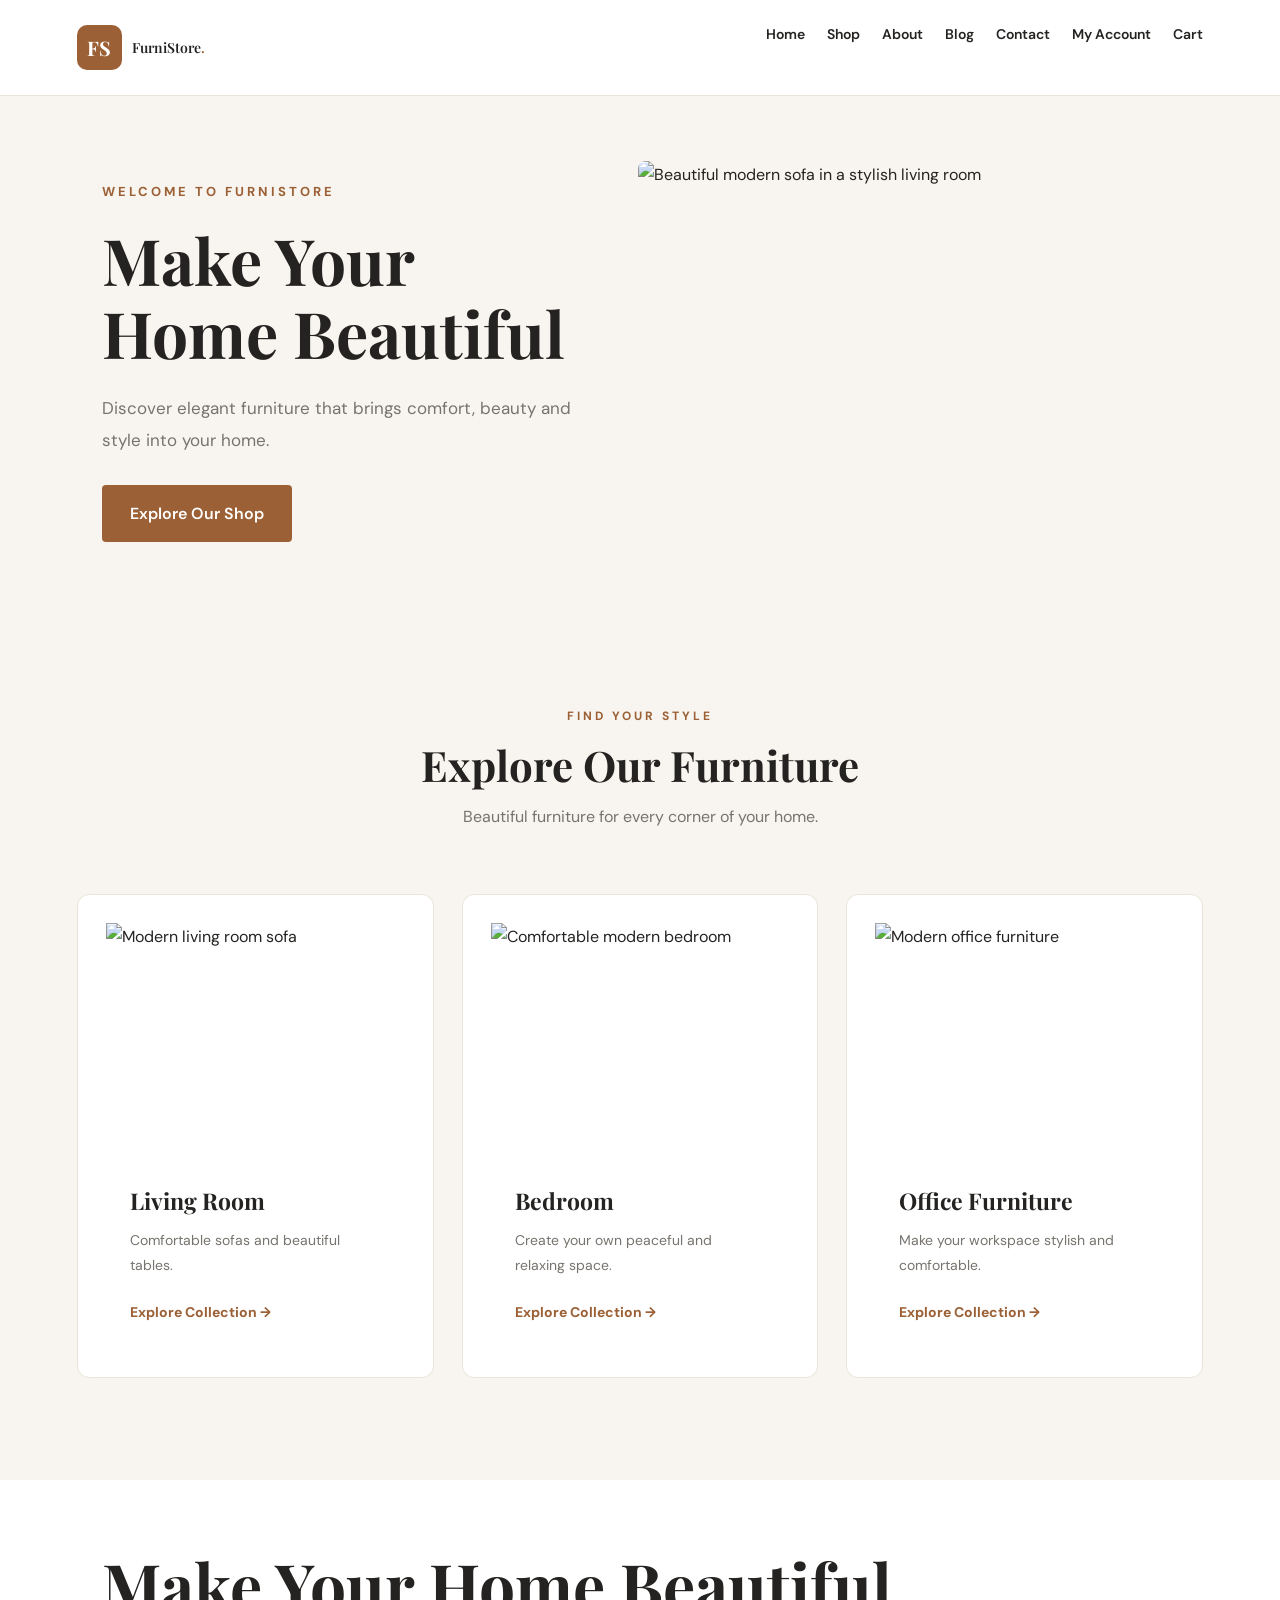
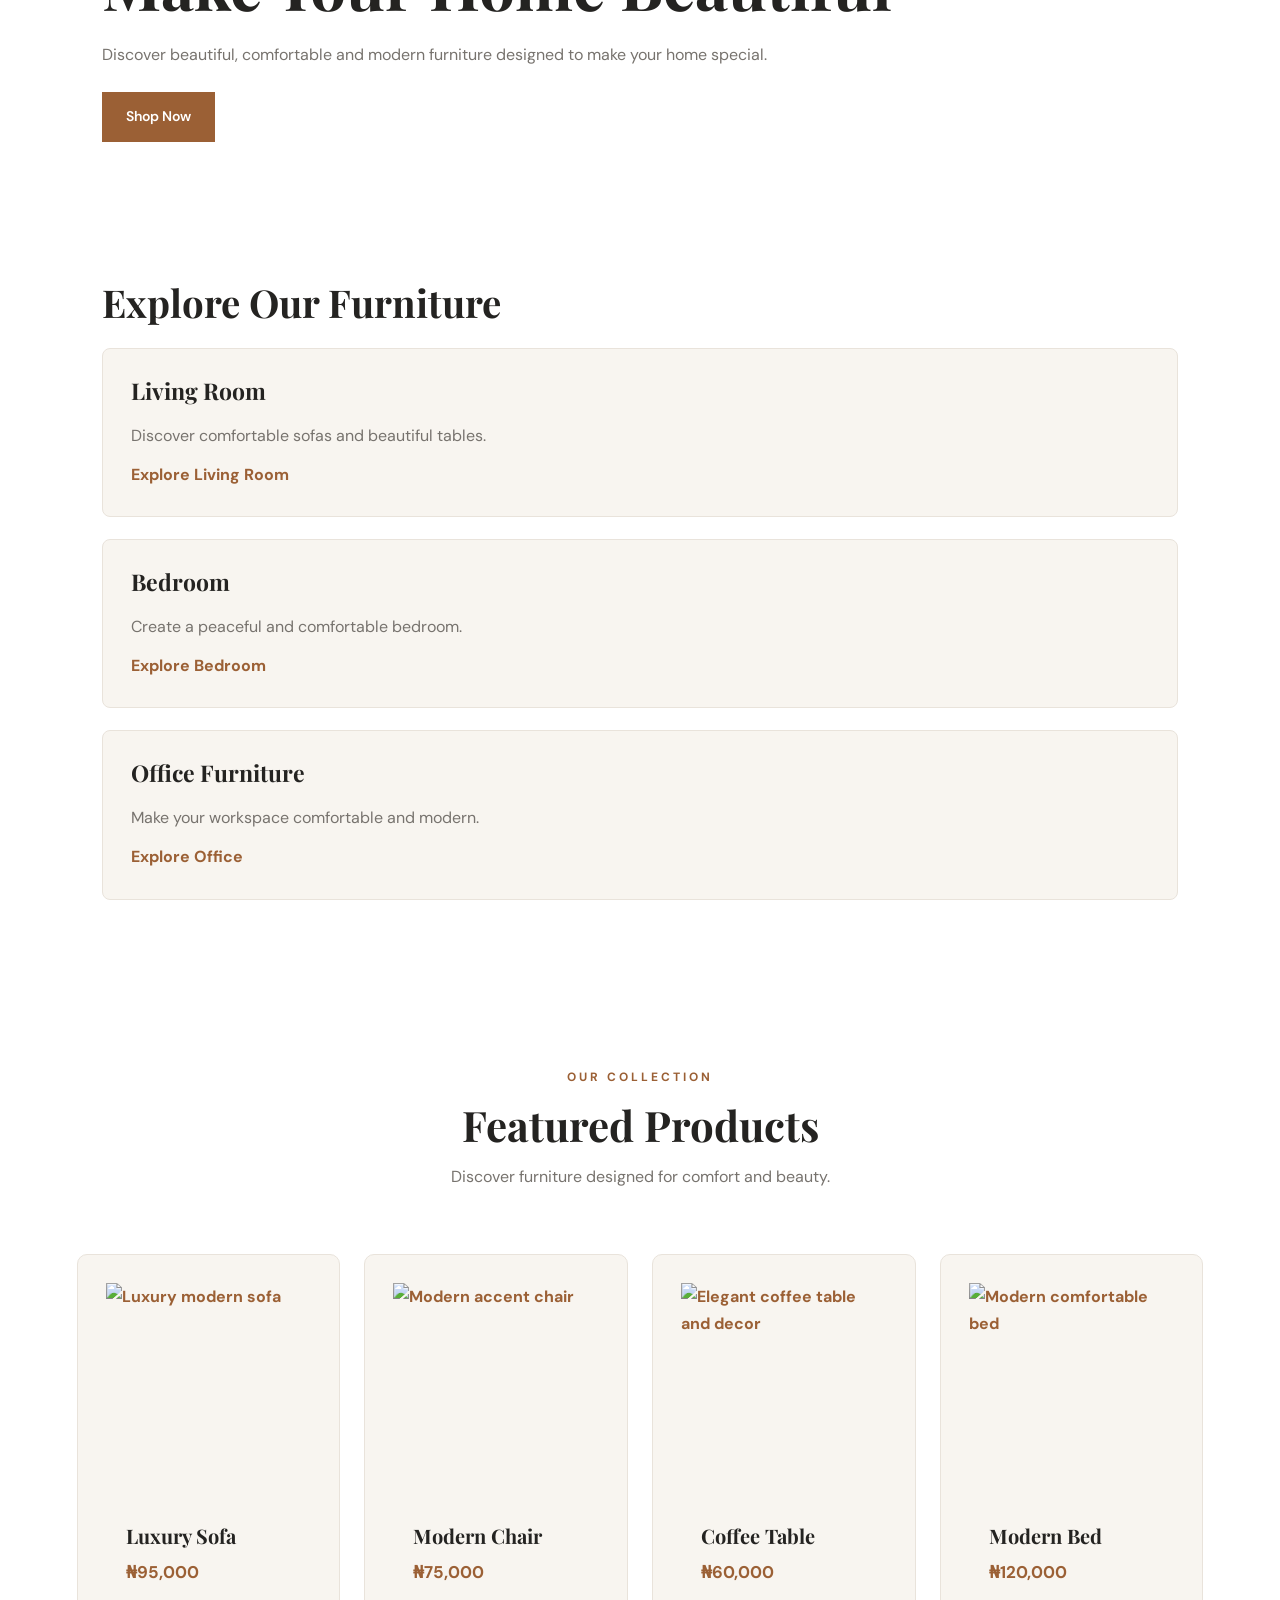
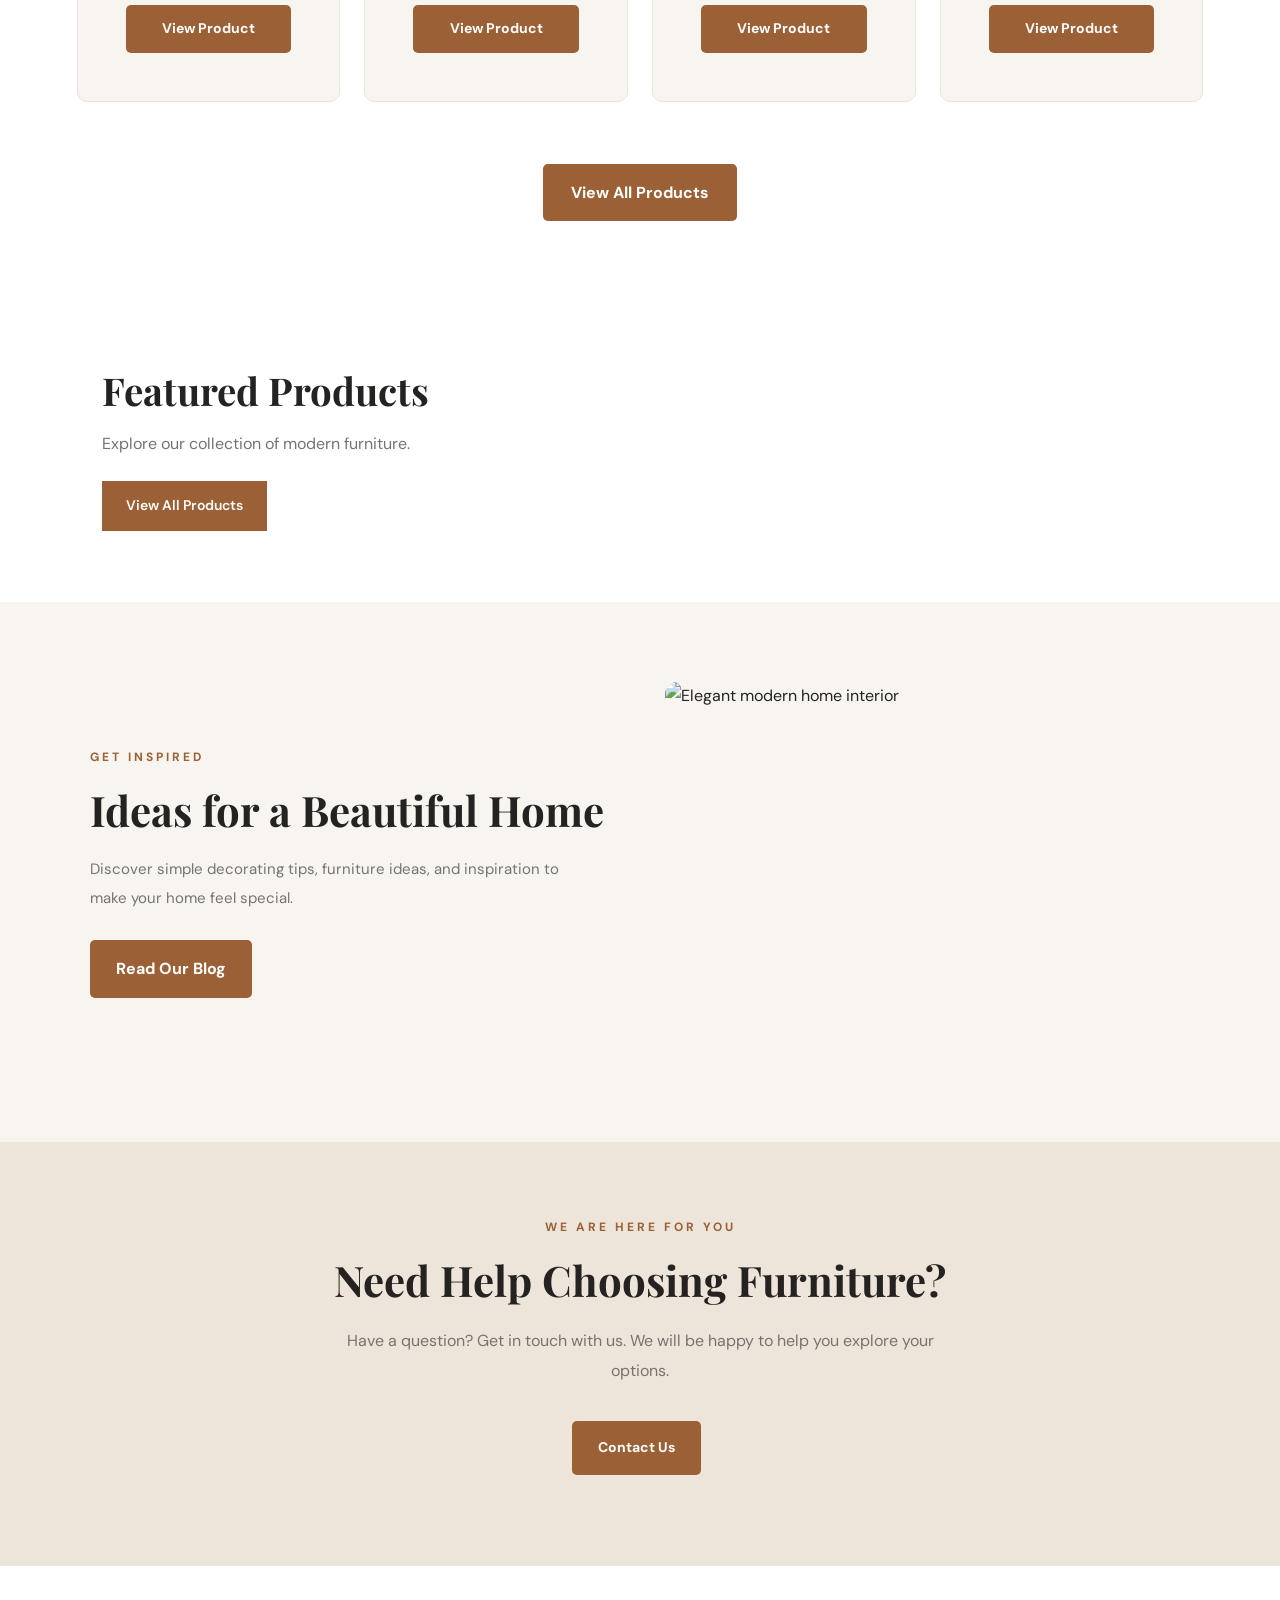
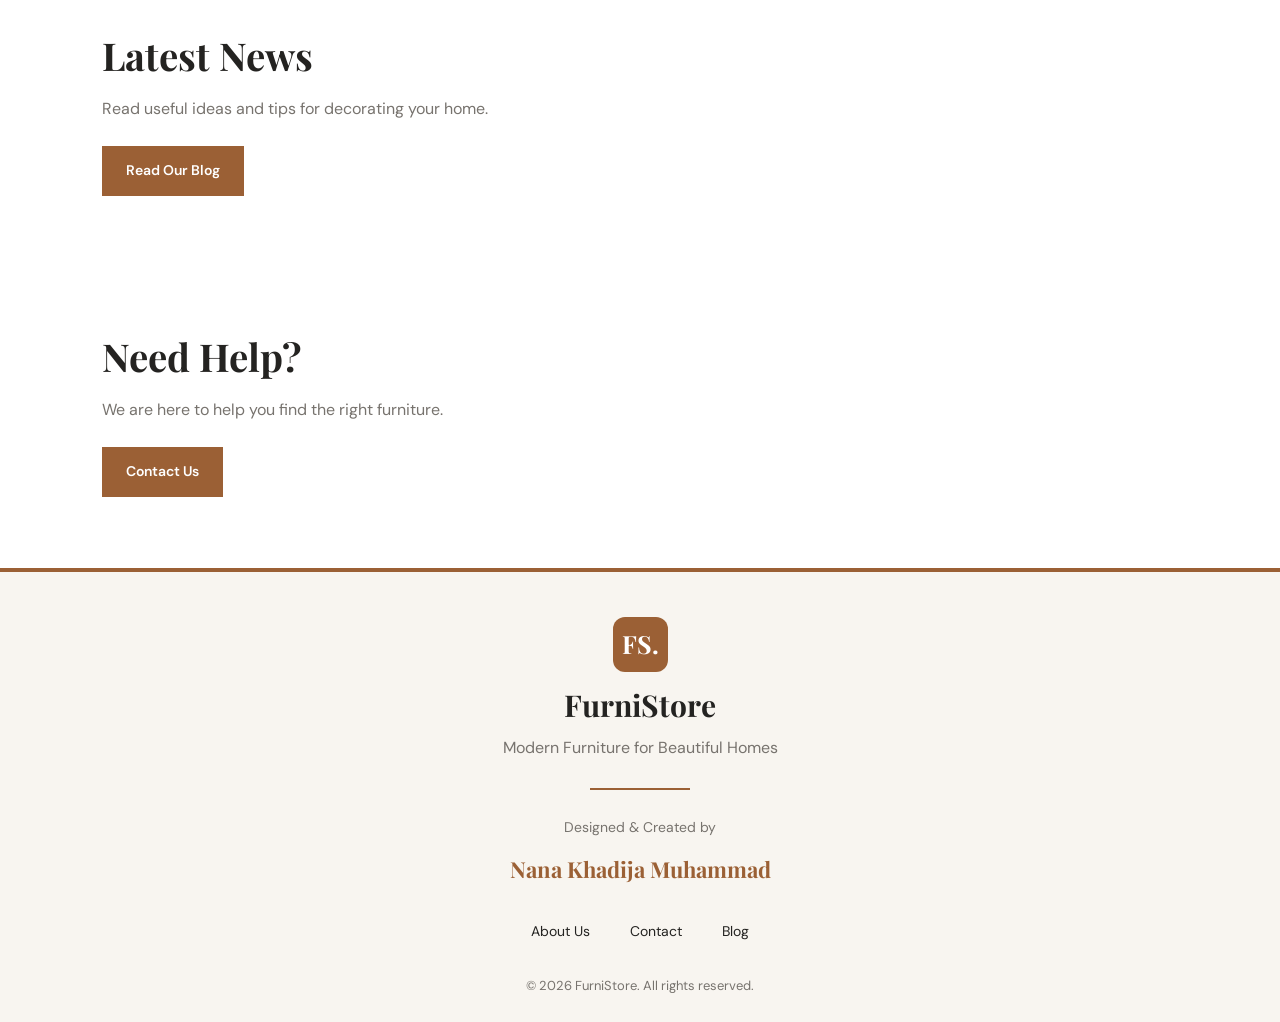
==== commit 93601415: "update price" ====
--- a/index.html
+++ b/index.html
@@ -150,7 +150,7 @@
                     </a>
                     <div class="featured-info">
                         <h3>Luxury Sofa</h3>
-                        <p class="featured-price">₦85,000</p>
+                        <p class="featured-price">₦95,000</p>
                         <a href="product.html" class="featured-button">View Product</a>
                     </div>
                 </article>
@@ -162,7 +162,7 @@
                     </a>
                     <div class="featured-info">
                         <h3>Modern Chair</h3>
-                        <p class="featured-price">₦35,000</p>
+                        <p class="featured-price">₦75,000</p>
                         <a href="product.html" class="featured-button">View Product</a>
                     </div>
                 </article>
